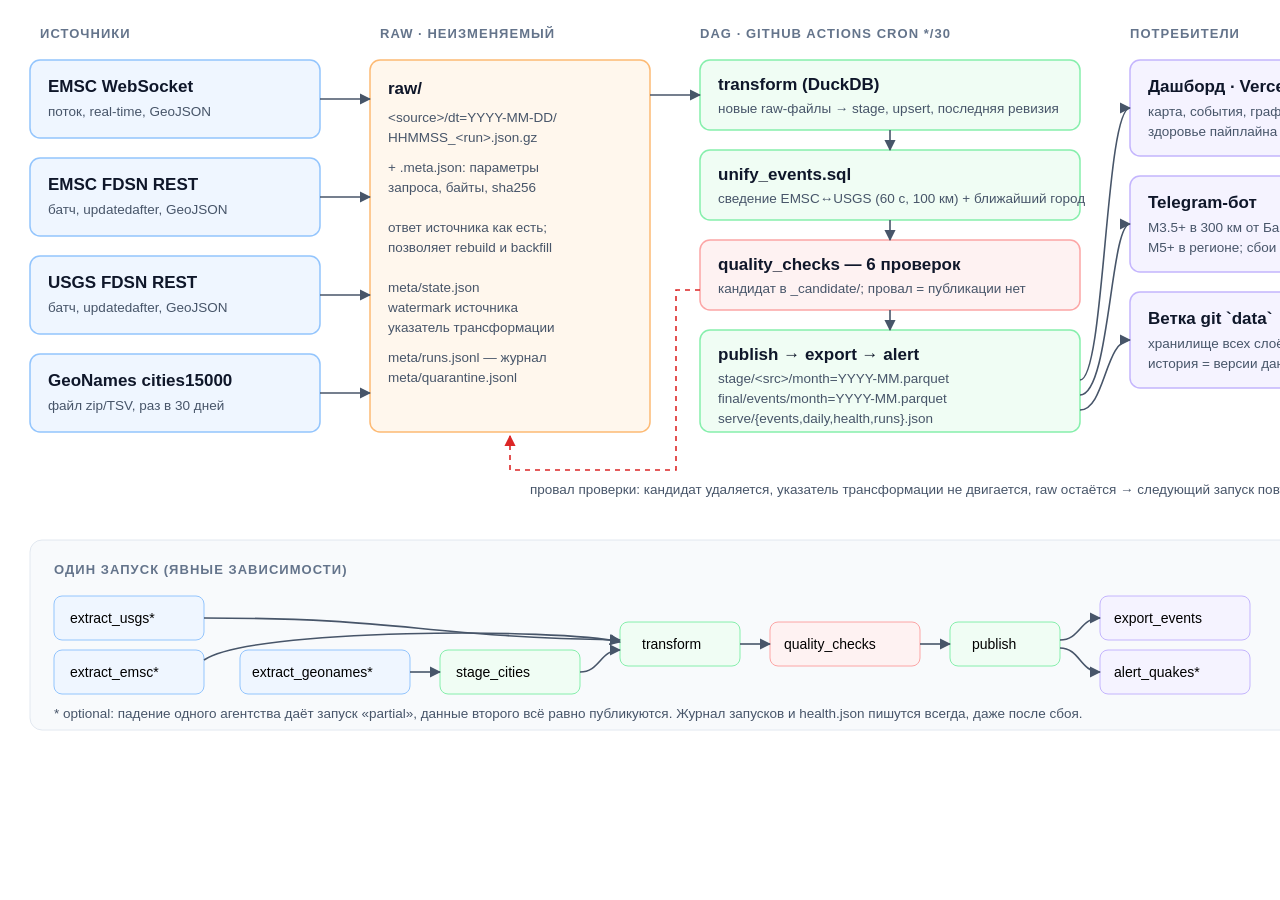
==== docs/assets/arch.html @ 1b3d068a "docs: stage-2 report (docx + pdf), screenshots, architecture diagram" ====
<!doctype html>
<html><head><meta charset="utf-8">
<style>
  body { margin: 0; background: #fff; font-family: "Segoe UI", Inter, sans-serif; }
  svg text { font-family: "Segoe UI", Inter, sans-serif; }
</style></head>
<body>
<svg width="1400" height="760" viewBox="0 0 1400 760" xmlns="http://www.w3.org/2000/svg">
  <defs>
    <marker id="a" viewBox="0 0 10 10" refX="9" refY="5" markerWidth="7" markerHeight="7" orient="auto-start-reverse">
      <path d="M0,0 L10,5 L0,10 z" fill="#475569"/></marker>
    <marker id="r" viewBox="0 0 10 10" refX="9" refY="5" markerWidth="7" markerHeight="7" orient="auto-start-reverse">
      <path d="M0,0 L10,5 L0,10 z" fill="#dc2626"/></marker>
  </defs>
  <style>
    .box { fill: #f8fafc; stroke: #cbd5e1; stroke-width: 1.5; rx: 10; }
    .src { fill: #eff6ff; stroke: #93c5fd; }
    .lay { fill: #fff7ed; stroke: #fdba74; }
    .task { fill: #f0fdf4; stroke: #86efac; }
    .gate { fill: #fef2f2; stroke: #fca5a5; }
    .out { fill: #f5f3ff; stroke: #c4b5fd; }
    .t { font-size: 17px; font-weight: 600; fill: #0f172a; }
    .s { font-size: 13.5px; fill: #475569; }
    .h { font-size: 13px; font-weight: 700; letter-spacing: .08em; fill: #64748b; }
    .l { stroke: #475569; stroke-width: 1.6; fill: none; marker-end: url(#a); }
    .d { stroke: #dc2626; stroke-width: 1.6; fill: none; stroke-dasharray: 5 5; marker-end: url(#r); }
  </style>

  <text x="40" y="38" class="h">ИСТОЧНИКИ</text>
  <text x="380" y="38" class="h">RAW · НЕИЗМЕНЯЕМЫЙ</text>
  <text x="700" y="38" class="h">DAG · GITHUB ACTIONS CRON */30</text>
  <text x="1130" y="38" class="h">ПОТРЕБИТЕЛИ</text>

  <!-- sources -->
  <rect class="box src" x="30" y="60" width="290" height="78"/>
  <text x="48" y="92" class="t">EMSC WebSocket</text>
  <text x="48" y="116" class="s">поток, real-time, GeoJSON</text>
  <rect class="box src" x="30" y="158" width="290" height="78"/>
  <text x="48" y="190" class="t">EMSC FDSN REST</text>
  <text x="48" y="214" class="s">батч, updatedafter, GeoJSON</text>
  <rect class="box src" x="30" y="256" width="290" height="78"/>
  <text x="48" y="288" class="t">USGS FDSN REST</text>
  <text x="48" y="312" class="s">батч, updatedafter, GeoJSON</text>
  <rect class="box src" x="30" y="354" width="290" height="78"/>
  <text x="48" y="386" class="t">GeoNames cities15000</text>
  <text x="48" y="410" class="s">файл zip/TSV, раз в 30 дней</text>

  <!-- raw -->
  <rect class="box lay" x="370" y="60" width="280" height="372"/>
  <text x="388" y="94" class="t">raw/</text>
  <text x="388" y="122" class="s">&lt;source&gt;/dt=YYYY-MM-DD/</text>
  <text x="388" y="142" class="s">HHMMSS_&lt;run&gt;.json.gz</text>
  <text x="388" y="172" class="s">+ .meta.json: параметры</text>
  <text x="388" y="192" class="s">запроса, байты, sha256</text>
  <text x="388" y="232" class="s">ответ источника как есть;</text>
  <text x="388" y="252" class="s">позволяет rebuild и backfill</text>
  <text x="388" y="292" class="s">meta/state.json</text>
  <text x="388" y="312" class="s">  watermark источника</text>
  <text x="388" y="332" class="s">  указатель трансформации</text>
  <text x="388" y="362" class="s">meta/runs.jsonl — журнал</text>
  <text x="388" y="382" class="s">meta/quarantine.jsonl</text>

  <path class="l" d="M320 99 H370"/>
  <path class="l" d="M320 197 H370"/>
  <path class="l" d="M320 295 H370"/>
  <path class="l" d="M320 393 H370"/>

  <!-- dag -->
  <rect class="box task" x="700" y="60" width="380" height="70"/>
  <text x="718" y="90" class="t">transform  (DuckDB)</text>
  <text x="718" y="113" class="s">новые raw-файлы → stage, upsert, последняя ревизия</text>
  <rect class="box task" x="700" y="150" width="380" height="70"/>
  <text x="718" y="180" class="t">unify_events.sql</text>
  <text x="718" y="203" class="s">сведение EMSC↔USGS (60 с, 100 км) + ближайший город</text>
  <rect class="box gate" x="700" y="240" width="380" height="70"/>
  <text x="718" y="270" class="t">quality_checks — 6 проверок</text>
  <text x="718" y="293" class="s">кандидат в _candidate/; провал = публикации нет</text>
  <rect class="box task" x="700" y="330" width="380" height="102"/>
  <text x="718" y="360" class="t">publish → export → alert</text>
  <text x="718" y="383" class="s">stage/&lt;src&gt;/month=YYYY-MM.parquet</text>
  <text x="718" y="403" class="s">final/events/month=YYYY-MM.parquet</text>
  <text x="718" y="423" class="s">serve/{events,daily,health,runs}.json</text>

  <path class="l" d="M650 95 H700"/>
  <path class="l" d="M890 130 V150"/>
  <path class="l" d="M890 220 V240"/>
  <path class="l" d="M890 310 V330"/>
  <path class="d" d="M700 290 H676 V470 H510 V436"/>
  <text x="530" y="494" class="s" fill="#dc2626">провал проверки: кандидат удаляется, указатель трансформации не двигается, raw остаётся → следующий запуск повторит</text>

  <!-- outputs -->
  <rect class="box out" x="1130" y="60" width="240" height="96"/>
  <text x="1148" y="92" class="t">Дашборд · Vercel</text>
  <text x="1148" y="116" class="s">карта, события, графики,</text>
  <text x="1148" y="136" class="s">здоровье пайплайна</text>
  <rect class="box out" x="1130" y="176" width="240" height="96"/>
  <text x="1148" y="208" class="t">Telegram-бот</text>
  <text x="1148" y="232" class="s">M3.5+ в 300 км от Баку,</text>
  <text x="1148" y="252" class="s">M5+ в регионе; сбои</text>
  <rect class="box out" x="1130" y="292" width="240" height="96"/>
  <text x="1148" y="324" class="t">Ветка git `data`</text>
  <text x="1148" y="348" class="s">хранилище всех слоёв,</text>
  <text x="1148" y="368" class="s">история = версии данных</text>
  <path class="l" d="M1080 380 C1105 380 1105 108 1130 108"/>
  <path class="l" d="M1080 395 C1110 395 1110 224 1130 224"/>
  <path class="l" d="M1080 410 C1105 410 1105 340 1130 340"/>

  <!-- footer band -->
  <rect x="30" y="540" width="1340" height="190" rx="12" fill="#f8fafc" stroke="#e2e8f0"/>
  <text x="54" y="574" class="h">ОДИН ЗАПУСК (ЯВНЫЕ ЗАВИСИМОСТИ)</text>
  <g font-size="14">
    <rect x="54"  y="596" width="150" height="44" rx="8" fill="#eff6ff" stroke="#93c5fd"/><text x="70"  y="623">extract_usgs*</text>
    <rect x="54"  y="650" width="150" height="44" rx="8" fill="#eff6ff" stroke="#93c5fd"/><text x="70"  y="677">extract_emsc*</text>
    <rect x="240" y="650" width="170" height="44" rx="8" fill="#eff6ff" stroke="#93c5fd"/><text x="252" y="677">extract_geonames*</text>
    <rect x="440" y="650" width="140" height="44" rx="8" fill="#f0fdf4" stroke="#86efac"/><text x="456" y="677">stage_cities</text>
    <rect x="620" y="622" width="120" height="44" rx="8" fill="#f0fdf4" stroke="#86efac"/><text x="642" y="649">transform</text>
    <rect x="770" y="622" width="150" height="44" rx="8" fill="#fef2f2" stroke="#fca5a5"/><text x="784" y="649">quality_checks</text>
    <rect x="950" y="622" width="110" height="44" rx="8" fill="#f0fdf4" stroke="#86efac"/><text x="972" y="649">publish</text>
    <rect x="1100" y="596" width="150" height="44" rx="8" fill="#f5f3ff" stroke="#c4b5fd"/><text x="1114" y="623">export_events</text>
    <rect x="1100" y="650" width="150" height="44" rx="8" fill="#f5f3ff" stroke="#c4b5fd"/><text x="1114" y="677">alert_quakes*</text>
  </g>
  <path class="l" d="M204 618 C410 618 410 636 620 640"/>
  <path class="l" d="M204 660 C250 628 560 628 620 642"/>
  <path class="l" d="M410 672 H440"/>
  <path class="l" d="M580 672 C600 672 600 650 620 650"/>
  <path class="l" d="M740 644 H770"/>
  <path class="l" d="M920 644 H950"/>
  <path class="l" d="M1060 640 C1080 640 1080 618 1100 618"/>
  <path class="l" d="M1060 648 C1080 648 1080 672 1100 672"/>
  <text x="54" y="718" class="s">* optional: падение одного агентства даёт запуск «partial», данные второго всё равно публикуются. Журнал запусков и health.json пишутся всегда, даже после сбоя.</text>
</svg>
</body></html>
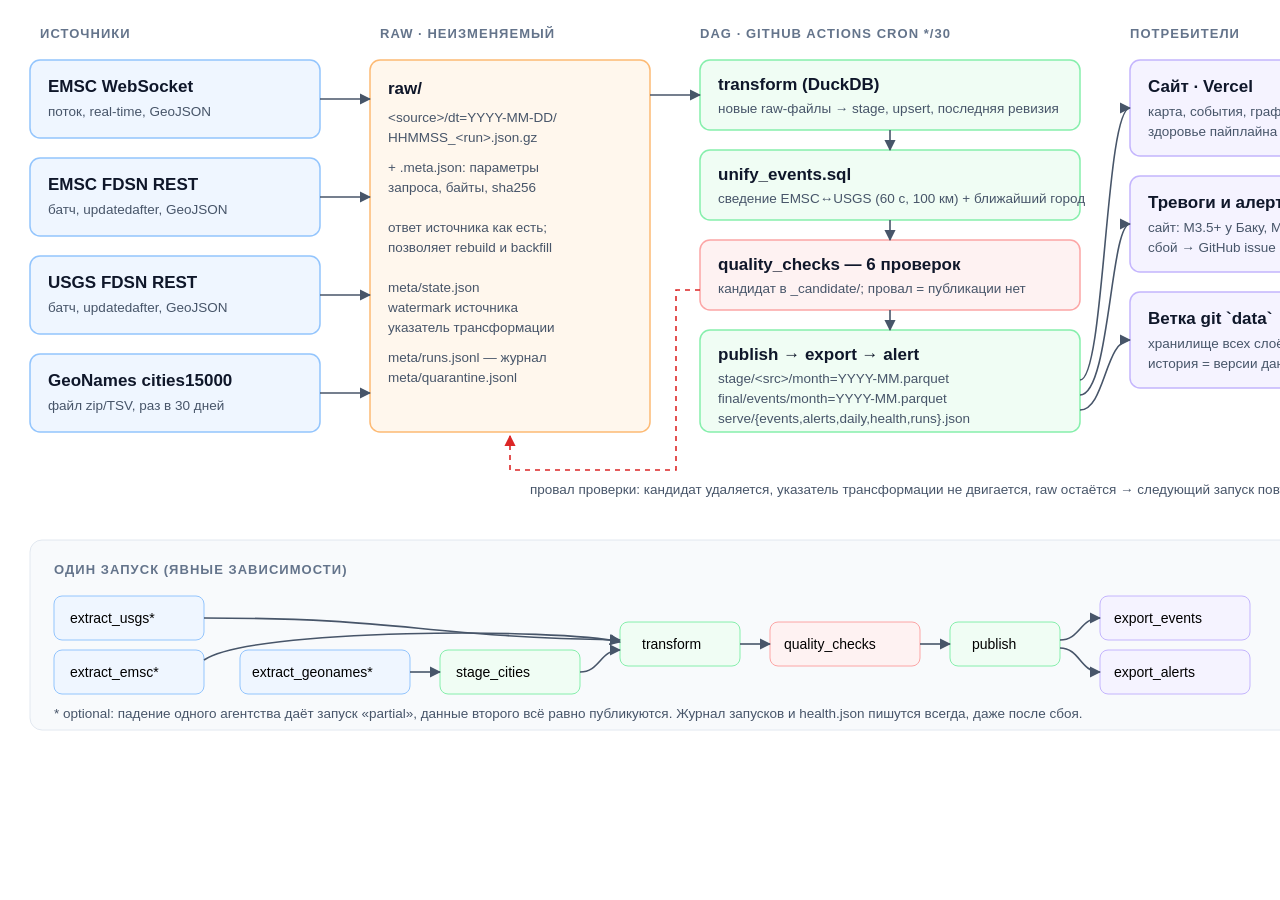
==== commit 352427e1: "feat: multi-page website replaces Telegram bot; alerts page and GitHub-issue operator alerts - serve" ====
--- a/docs/assets/arch.html
+++ b/docs/assets/arch.html
@@ -79,7 +79,7 @@
   <text x="718" y="360" class="t">publish → export → alert</text>
   <text x="718" y="383" class="s">stage/&lt;src&gt;/month=YYYY-MM.parquet</text>
   <text x="718" y="403" class="s">final/events/month=YYYY-MM.parquet</text>
-  <text x="718" y="423" class="s">serve/{events,daily,health,runs}.json</text>
+  <text x="718" y="423" class="s">serve/{events,alerts,daily,health,runs}.json</text>
 
   <path class="l" d="M650 95 H700"/>
   <path class="l" d="M890 130 V150"/>
@@ -90,13 +90,13 @@
 
   <!-- outputs -->
   <rect class="box out" x="1130" y="60" width="240" height="96"/>
-  <text x="1148" y="92" class="t">Дашборд · Vercel</text>
+  <text x="1148" y="92" class="t">Сайт · Vercel</text>
   <text x="1148" y="116" class="s">карта, события, графики,</text>
   <text x="1148" y="136" class="s">здоровье пайплайна</text>
   <rect class="box out" x="1130" y="176" width="240" height="96"/>
-  <text x="1148" y="208" class="t">Telegram-бот</text>
-  <text x="1148" y="232" class="s">M3.5+ в 300 км от Баку,</text>
-  <text x="1148" y="252" class="s">M5+ в регионе; сбои</text>
+  <text x="1148" y="208" class="t">Тревоги и алерты</text>
+  <text x="1148" y="232" class="s">сайт: M3.5+ у Баку, M5+;</text>
+  <text x="1148" y="252" class="s">сбой → GitHub issue</text>
   <rect class="box out" x="1130" y="292" width="240" height="96"/>
   <text x="1148" y="324" class="t">Ветка git `data`</text>
   <text x="1148" y="348" class="s">хранилище всех слоёв,</text>
@@ -117,7 +117,7 @@
     <rect x="770" y="622" width="150" height="44" rx="8" fill="#fef2f2" stroke="#fca5a5"/><text x="784" y="649">quality_checks</text>
     <rect x="950" y="622" width="110" height="44" rx="8" fill="#f0fdf4" stroke="#86efac"/><text x="972" y="649">publish</text>
     <rect x="1100" y="596" width="150" height="44" rx="8" fill="#f5f3ff" stroke="#c4b5fd"/><text x="1114" y="623">export_events</text>
-    <rect x="1100" y="650" width="150" height="44" rx="8" fill="#f5f3ff" stroke="#c4b5fd"/><text x="1114" y="677">alert_quakes*</text>
+    <rect x="1100" y="650" width="150" height="44" rx="8" fill="#f5f3ff" stroke="#c4b5fd"/><text x="1114" y="677">export_alerts</text>
   </g>
   <path class="l" d="M204 618 C410 618 410 636 620 640"/>
   <path class="l" d="M204 660 C250 628 560 628 620 642"/>
